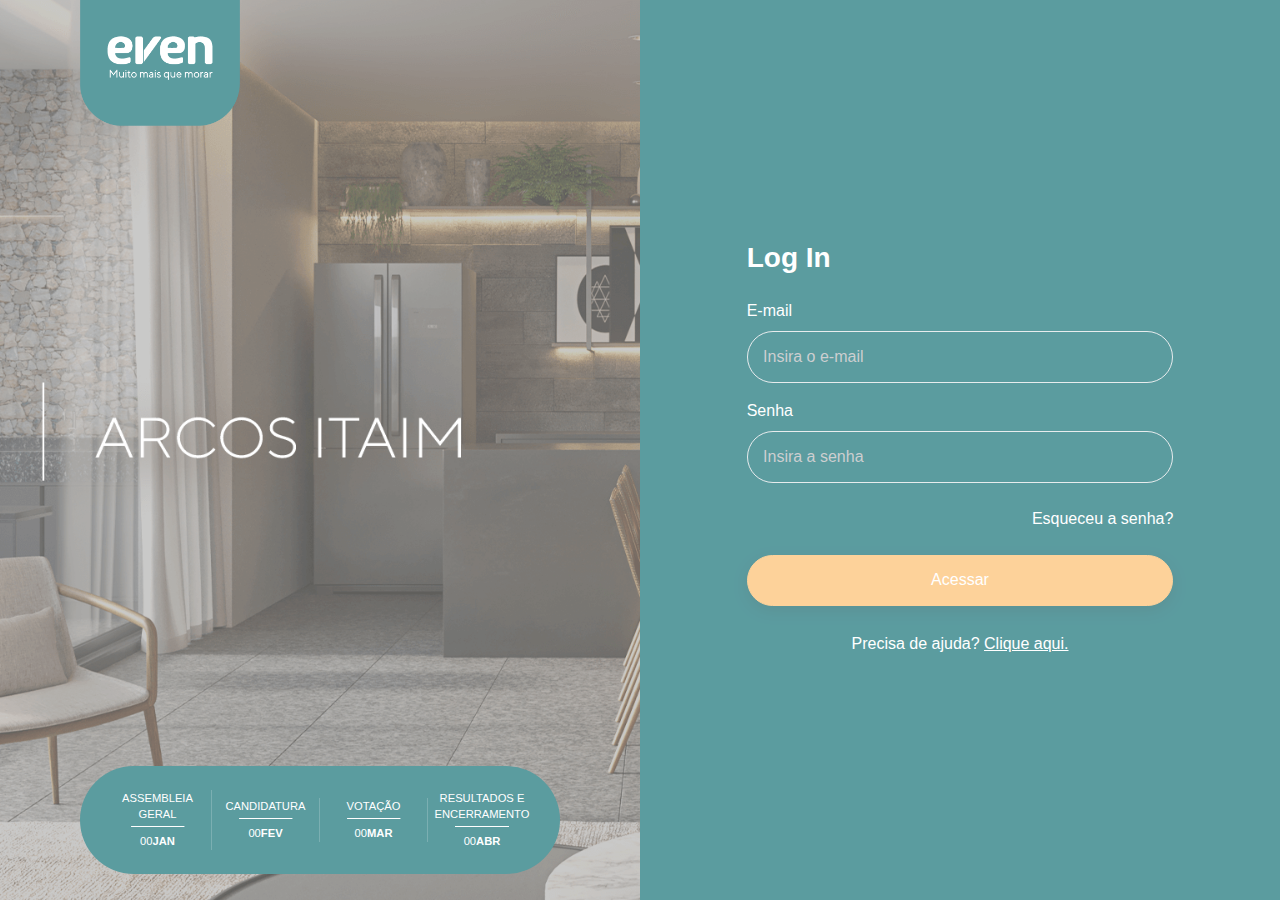
==== login.html @ 56edafa0 "Initial commit" ====
<!DOCTYPE html>
<html lang="en">
<head>
<meta charset="UTF-8" />
<meta http-equiv="X-UA-Compatible" content="IE=edge">
<meta name="viewport" content="width=device-width, initial-scale=1, minimum-scale=1.0, shrink-to-fit=no">
<link href="../../images/favicon.png" rel="icon" />
<title>AGI - Login</title>
<meta name="description" content="Login and Register Form Html Template">
<meta name="author" content="harnishdesign.net">

<!-- Web Fonts
========================= -->
<link rel='stylesheet' href='https://fonts.googleapis.com/css?family=Poppins:100,200,300,400,500,600,700,800,900' type='text/css'>

<!-- Stylesheet
========================= -->
<link rel="stylesheet" type="text/css" href="vendor/bootstrap/css/bootstrap.min.css" />
<link rel="stylesheet" type="text/css" href="vendor/font-awesome/css/all.min.css" />
<link rel="stylesheet" type="text/css" href="css/stylesheet.css" />
<link rel="stylesheet" type="text/css" href="css/custom.css" />
</head>
<body>

<!-- Preloader -->
<div class="preloader">
  <div class="lds-ellipsis">
    <div></div>
    <div></div>
    <div></div>
    <div></div>
  </div>
</div>
<!-- Preloader End -->

<div id="main-wrapper" class="oxyy-login-register">
  <div class="container-fluid px-0">
    <div class="row g-0 min-vh-100"> 
      <!-- Welcome Text
      ========================= -->
      <div class="col-md-6">
        <div class="hero-wrap d-flex align-items-center h-100">
      
          <div class="hero-bg hero-bg-scroll" ></div>
          <div class="hero-content w-100 min-vh-100 d-flex flex-column">
            <div class="row g-0">
              <div class="col-10 col-lg-9 mx-auto">
                <div class="logo mb-5 mb-md-0 "> <a class="d-flex" href="https://www.even.com.br/" title="Even" target="_blank"><img class="col-9 col-lg-4"
                      src="./images/images/logo-even.png" alt="Oxyy"></a> </div>
              </div>
            </div>
            <div class="row g-0 my-auto">
              <div class="col-10 col-lg-9 mx-auto">
      
      
              </div>
            </div>
            <div class="d-flex align-items-center justify-content-center cta-login col-10">
              <a href="#loginForm" class="btn btn-primary">Acesse agora seu Even!</a>
            </div>
            
            
            <div style="background:#00656b;" class="col-10 py-8 px-4 col-lg-9 position-relative mx-10 bottom-4 mx-auto my-box row">
              <div class="col-6 col-lg-3 column mobile-padding">
                <div class="line  line-title">ASSEMBLEIA GERAL</div>
                <div class="line  ">00<b>JAN</b></div>
              </div>
              <div class="col-6 col-lg-3 column mobile-padding">
                <div class="line line-title  ">CANDIDATURA</div>
                <div class="line  ">00<b>FEV</b></div>
              </div>
              <div class="col-6 col-lg-3 column mobile-padding">
                <div class="line line-title">VOTAÇÃO</div>
                <div class="line">00<b>MAR</b></div>
              </div>
              <div class="col-6 col-lg-3 column mobile-padding">
                <div class="line line-title">RESULTADOS E ENCERRAMENTO</div>
                <div class="line">00<b>ABR</b></div>
              </div>
      
      
            </div>
          </div>
        </div>
      
      </div>
      <!-- Welcome Text End --> 
      
      <!-- Login Form
      ========================= -->
      <div  class="col-md-6 d-flex bg-login">
        <div class="container my-auto py-5">
          <div class="row g-0">
            <div class="col-10 col-lg-9 col-xl-8 mx-auto">
              <h3 class="fw-600 mb-4">Log In</h3>
              <form action="https://app.winker.com.br/intra/default/login?wl=even" id="loginForm" method="post" name="loginForm" class="ng-pristine ng-valid ng-scope">
                <div class="mb-3">
                  <label for="emailAddress" class="form-label">E-mail</label>
                  <input type="email" class="form-control" id="emailAddress" required placeholder="Insira o e-mail">
                </div>
                <div class="mb-3">
                  <label for="loginPassword" class="form-label">Senha</label>
                  <input type="password" class="form-control" id="loginPassword" required placeholder="Insira a senha">
                </div>
                <div class="row mt-4">
                  <!-- <div class="col">
                    <div class="form-check">
                      <input id="remember-me" name="remember" class="form-check-input" type="checkbox">
                      <label class="form-check-label" for="remember-me">Remember Me</label>
                    </div>
                  </div> -->
                  <div class="col text-end"><a href="forgot-password.html">Esqueceu a senha?</a></div>
                </div>
                <div class="d-grid my-4">
					<button class="btn btn-primary" type="submit">Acessar</button>
          <input type="hidden" value="https://www.even.com.br/" name="from" autocomplete="off">
				</div>
              </form>
              <p class="text-center mb-0">Precisa de ajuda? <a class="link-primary" href="register.html"><u>Clique aqui.</u></a></p>
            </div>
          </div>
        </div>
      </div>
      <!-- Login Form End --> 
    </div>
  </div>
</div>

<!-- Script --> 
<script src="vendor/jquery/jquery.min.js"></script> 
<script src="vendor/bootstrap/js/bootstrap.bundle.min.js"></script> 
<script src="js/theme.js"></script>
</body>
</html>
---- css/stylesheet.css ----
/*===========================================================

   Template Name: Oxyy - Login and Register Form Html Templates
   Author: Harnish Design
   Template URL: http://demo.harnishdesign.net/html/oxyy
   Author URL: https://themeforest.net/user/harnishdesign
   File Description : Main css file of the template
	
=================================================
  Table of Contents
=================================================

	1. Basic
	2. Helpers Classes
	3. Layouts
	4  Elements
		4.1 Hero Background
		4.2 Nav
		4.3 Tabs
		4.4 Video Play button
	5 Social Icons
	6 Extra
		6.1 Form
		6.2 Form Dark
		6.3 Form Border
		6.4 Form Border Light
		6.5 Vertical Multilple input group
		6.6 Other Bootstrap Specific

=======================================================*/
/* =================================== */
/*  1. Basic Style 
/* =================================== */
body, html {
  height: 100%;
}

body {
  background: #f1f3f6;
  color: #ffffff;
  font-family: "TT Norms Pro", sans-serif;
}

/*-------- Preloader --------*/
.preloader {
  position: fixed;
  width: 100%;
  height: 100%;
  z-index: 999999999 !important;
  background-color: #fff;
  top: 0;
  left: 0;
  right: 0;
  bottom: 0;
}

.preloader .lds-ellipsis {
  display: inline-block;
  position: absolute;
  width: 80px;
  height: 80px;
  margin-top: -40px;
  margin-left: -40px;
  top: 50%;
  left: 50%;
}

.preloader .lds-ellipsis div {
  position: absolute;
  top: 33px;
  width: 13px;
  height: 13px;
  border-radius: 50%;
  background: #000;
  animation-timing-function: cubic-bezier(0, 1, 1, 0);
}

.preloader .lds-ellipsis div:nth-child(1) {
  left: 8px;
  animation: lds-ellipsis1 0.6s infinite;
}

.preloader .lds-ellipsis div:nth-child(2) {
  left: 8px;
  animation: lds-ellipsis2 0.6s infinite;
}

.preloader .lds-ellipsis div:nth-child(3) {
  left: 32px;
  animation: lds-ellipsis2 0.6s infinite;
}

.preloader .lds-ellipsis div:nth-child(4) {
  left: 56px;
  animation: lds-ellipsis3 0.6s infinite;
}

.preloader.preloader-dark {
  background-color: #000;
}

.preloader.preloader-dark .lds-ellipsis div {
  background-color: #fff;
}

@keyframes lds-ellipsis1 {
  0% {
    transform: scale(0);
  }
  100% {
    transform: scale(1);
  }
}

@keyframes lds-ellipsis3 {
  0% {
    transform: scale(1);
  }
  100% {
    transform: scale(0);
  }
}

@keyframes lds-ellipsis2 {
  0% {
    transform: translate(0, 0);
  }
  100% {
    transform: translate(24px, 0);
  }
}

form {
  padding: 0;
  margin: 0;
  display: inline;
}

img {
  vertical-align: inherit;
}

a, a:focus {
  color: #ffffff;
  text-decoration: none;
  -webkit-transition: all 0.2s ease;
  transition: all 0.2s ease;
}

a:hover, a:active {
  color: #fcb962;
  -webkit-transition: all 0.2s ease;
  transition: all 0.2s ease;
}

a:focus, a:active,
.btn.active.focus,
.btn.active:focus,
.btn.focus,
.btn:active.focus,
.btn:active:focus,
.btn:focus,
button:focus,
button:active {
  outline: none;
}

p {
  line-height: 1.8;
}

iframe {
  border: 0 !important;
}

h1, h2, h3, h4, h5, h6 {
  color: #ffffff;
}

/* =================================== */
/*  2. Helpers Classes
/* =================================== */
/* Box Shadow */
.oxyy-login-register .shadow-md {
  -webkit-box-shadow: 0px 0px 50px -35px rgba(0, 0, 0, 0.4) !important;
  box-shadow: 0px 0px 50px -35px rgba(0, 0, 0, 0.4) !important;
}

/* Border Radius */
.oxyy-login-register .rounded-top-0 {
  border-top-left-radius: 0px !important;
  border-top-right-radius: 0px !important;
}

.oxyy-login-register .rounded-bottom-0 {
  border-bottom-left-radius: 0px !important;
  border-bottom-right-radius: 0px !important;
}

.oxyy-login-register .rounded-start-0 {
  border-top-left-radius: 0px !important;
  border-bottom-left-radius: 0px !important;
}

.oxyy-login-register .rounded-end-0 {
  border-top-right-radius: 0px !important;
  border-bottom-right-radius: 0px !important;
}

/* Text Size */
.oxyy-login-register .text-0 {
  font-size: 11px !important;
  font-size: 0.6875rem !important;
}

.oxyy-login-register .text-1 {
  font-size: 12px !important;
  font-size: 0.75rem !important;
}

.oxyy-login-register .text-2 {
  font-size: 14px !important;
  font-size: 0.875rem !important;
}

.oxyy-login-register .text-3 {
  font-size: 16px !important;
  font-size: 1rem !important;
}

.oxyy-login-register .text-4 {
  font-size: 18px !important;
  font-size: 1.125rem !important;
}

.oxyy-login-register .text-5 {
  font-size: 21px !important;
  font-size: 1.3125rem !important;
}

.oxyy-login-register .text-6 {
  font-size: 24px !important;
  font-size: 1.50rem !important;
}

.oxyy-login-register .text-7 {
  font-size: 28px !important;
  font-size: 1.75rem !important;
}

.oxyy-login-register .text-8 {
  font-size: 32px !important;
  font-size: 2rem !important;
}

.oxyy-login-register .text-9 {
  font-size: 36px !important;
  font-size: 2.25rem !important;
}

.oxyy-login-register .text-10 {
  font-size: 40px !important;
  font-size: 2.50rem !important;
}

.oxyy-login-register .text-11 {
  font-size: calc(1.4rem + 1.8vw) !important;
}

@media (min-width: 1200px) {
  .oxyy-login-register .text-11 {
    font-size: 2.75rem !important;
  }
}

.oxyy-login-register .text-12 {
  font-size: calc(1.425rem + 2.1vw) !important;
}

@media (min-width: 1200px) {
  .oxyy-login-register .text-12 {
    font-size: 3rem !important;
  }
}

.oxyy-login-register .text-13 {
  font-size: calc(1.45rem + 2.4vw) !important;
}

@media (min-width: 1200px) {
  .oxyy-login-register .text-13 {
    font-size: 3.25rem !important;
  }
}

.oxyy-login-register .text-14 {
  font-size: calc(1.475rem + 2.7vw) !important;
}

@media (min-width: 1200px) {
  .oxyy-login-register .text-14 {
    font-size: 3.5rem !important;
  }
}

.oxyy-login-register .text-15 {
  font-size: calc(1.5rem + 3vw) !important;
}

@media (min-width: 1200px) {
  .oxyy-login-register .text-15 {
    font-size: 3.75rem !important;
  }
}

.oxyy-login-register .text-16 {
  font-size: calc(1.525rem + 3.3vw) !important;
}

@media (min-width: 1200px) {
  .oxyy-login-register .text-16 {
    font-size: 4rem !important;
  }
}

.oxyy-login-register .text-17 {
  font-size: calc(1.575rem + 3.9vw) !important;
}

@media (min-width: 1200px) {
  .oxyy-login-register .text-17 {
    font-size: 4.5rem !important;
  }
}

.oxyy-login-register .text-18 {
  font-size: calc(1.625rem + 4.5vw) !important;
}

@media (min-width: 1200px) {
  .oxyy-login-register .text-18 {
    font-size: 5rem !important;
  }
}

.oxyy-login-register .text-19 {
  font-size: calc(1.65rem + 4.8vw) !important;
}

@media (min-width: 1200px) {
  .oxyy-login-register .text-19 {
    font-size: 5.25rem !important;
  }
}

.oxyy-login-register .text-20 {
  font-size: calc(1.7rem + 5.4vw) !important;
}

@media (min-width: 1200px) {
  .oxyy-login-register .text-20 {
    font-size: 5.75rem !important;
  }
}

.oxyy-login-register .text-21 {
  font-size: calc(1.775rem + 6.3vw) !important;
}

@media (min-width: 1200px) {
  .oxyy-login-register .text-21 {
    font-size: 6.5rem !important;
  }
}

.oxyy-login-register .text-22 {
  font-size: calc(1.825rem + 6.9vw) !important;
}

@media (min-width: 1200px) {
  .oxyy-login-register .text-22 {
    font-size: 7rem !important;
  }
}

.oxyy-login-register .text-23 {
  font-size: calc(1.9rem + 7.8vw) !important;
}

@media (min-width: 1200px) {
  .oxyy-login-register .text-23 {
    font-size: 7.75rem !important;
  }
}

.oxyy-login-register .text-24 {
  font-size: calc(1.95rem + 8.4vw) !important;
}

@media (min-width: 1200px) {
  .oxyy-login-register .text-24 {
    font-size: 8.25rem !important;
  }
}

.oxyy-login-register .text-25 {
  font-size: calc(2.025rem + 9.3vw) !important;
}

@media (min-width: 1200px) {
  .oxyy-login-register .text-25 {
    font-size: 9rem !important;
  }
}

.oxyy-login-register .text-11, .oxyy-login-register .text-12, .oxyy-login-register .text-13, .oxyy-login-register .text-14, .oxyy-login-register .text-15, .oxyy-login-register .text-16, .oxyy-login-register .text-17, .oxyy-login-register .text-18, .oxyy-login-register .text-19, .oxyy-login-register .text-20, .oxyy-login-register .text-21, .oxyy-login-register .text-22, .oxyy-login-register .text-23, .oxyy-login-register .text-24, .oxyy-login-register .text-25 {
  line-height: 1.3;
}

/* Font Weight */
.oxyy-login-register .fw-100 {
  font-weight: 100 !important;
}

.oxyy-login-register .fw-200 {
  font-weight: 200 !important;
}

.oxyy-login-register .fw-300 {
  font-weight: 300 !important;
}

.oxyy-login-register .fw-400 {
  font-weight: 400 !important;
}

.oxyy-login-register .fw-500 {
  font-weight: 500 !important;
}

.oxyy-login-register .fw-600 {
  font-weight: 600 !important;
}

.oxyy-login-register .fw-700 {
  font-weight: 700 !important;
}

.oxyy-login-register .fw-800 {
  font-weight: 800 !important;
}

.oxyy-login-register .fw-900 {
  font-weight: 900 !important;
}

/* Opacity */
.oxyy-login-register .opacity-0 {
  opacity: 0;
}

.oxyy-login-register .opacity-1 {
  opacity: 0.1;
}

.oxyy-login-register .opacity-2 {
  opacity: 0.2;
}

.oxyy-login-register .opacity-3 {
  opacity: 0.3;
}

.oxyy-login-register .opacity-4 {
  opacity: 0.4;
}

.oxyy-login-register .opacity-5 {
  opacity: 0.5;
}

.oxyy-login-register .opacity-6 {
  opacity: 0.6;
}

.oxyy-login-register .opacity-7 {
  opacity: 0.7;
}

.oxyy-login-register .opacity-8 {
  opacity: 0.8;
}

.oxyy-login-register .opacity-9 {
  opacity: 0.9;
}

.oxyy-login-register .opacity-10 {
  opacity: 1;
}

/* Background light */
.oxyy-login-register .bg-light-1 {
  background-color: #e9ecef !important;
}

.oxyy-login-register .bg-light-2 {
  background-color: #dee2e6 !important;
}

.oxyy-login-register .bg-light-3 {
  background-color: #ced4da !important;
}

.oxyy-login-register .bg-light-4 {
  background-color: #adb5bd !important;
}

/* Background Dark */
.oxyy-login-register .bg-dark {
  background-color: #111418 !important;
}

.oxyy-login-register .bg-dark-1 {
  background-color: #212529 !important;
}

.oxyy-login-register .bg-dark-2 {
  background-color: #343a40 !important;
}

.oxyy-login-register .bg-dark-3 {
  background-color: #495057 !important;
}

.oxyy-login-register .bg-dark-4 {
  background-color: #6c757d !important;
}

.oxyy-login-register hr {
  opacity: 0.2;
}

/* =================================== */
/*  3. Layouts
/* =================================== */
#main-wrapper.oxyy-login-register {
  background: #fff;
}

.oxyy-login-register .section {
  position: relative;
  padding: 4.5rem 0;
  overflow: hidden;
}

@media (max-width: 575.98px) {
  .oxyy-login-register .section {
    padding: 3.5rem 0;
  }
}

@media (max-width: 575.98px) {
  .oxyy-login-register .modal .close {
    position: absolute;
    z-index: 1;
    right: 8px;
  }
}

/* =================================== */
/*  4. Elements
/* =================================== */
/*=== 4.1 Hero Background ===*/
.oxyy-login-register .hero-wrap {
  position: relative;
  overflow: hidden;
}

.oxyy-login-register .hero-wrap .hero-mask, .oxyy-login-register .hero-wrap .hero-bg, .oxyy-login-register .hero-wrap .hero-bg-slideshow {
  position: absolute;
  top: 0;
  left: 0;
  height: 100%;
  width: 100%;
}

.oxyy-login-register .hero-wrap .hero-mask {
  z-index: 1;
}

.oxyy-login-register .hero-wrap .hero-content {
  position: relative;
  z-index: 2;
  top: -10px;
}

.oxyy-login-register .hero-wrap .hero-particles {
  position: absolute;
  width: 100%;
  height: 100%;
  z-index: 3;
}

.oxyy-login-register .hero-wrap .hero-bg-slideshow {
  z-index: 0;
}

.oxyy-login-register .hero-wrap .hero-bg {
  z-index: 0;
  background-attachment: fixed;
  background-position: right 6% bottom 45%;
  background-repeat: no-repeat;
  background-size: cover;
  -webkit-background-size: cover;
  -moz-background-size: cover;
  transition: background-image 300ms ease-in 200ms;
}

.oxyy-login-register .hero-wrap .hero-bg.hero-bg-scroll {
  background-attachment: scroll;
}

.oxyy-login-register .hero-wrap .hero-bg-slideshow .hero-bg {
  background-attachment: inherit;
}

.oxyy-login-register .hero-wrap .hero-bg-slideshow.owl-carousel .owl-stage-outer, .oxyy-login-register .hero-wrap .hero-bg-slideshow.owl-carousel .owl-stage, .oxyy-login-register .hero-wrap .hero-bg-slideshow.owl-carousel .owl-item {
  height: 100%;
}

/* 4.2 Nav */
.oxyy-login-register .nav .nav-item .nav-link {
  color: #444;
}

.oxyy-login-register .nav.nav-light .nav-item .nav-link {
  color: #ddd;
}

.oxyy-login-register .nav:not(.nav-pills) .nav-item .nav-link.active, .oxyy-login-register .nav:not(.nav-pills) .nav-item .nav-link:hover {
  color: #0d6efd;
}

.oxyy-login-register .nav-pills .nav-link:not(.active):hover {
  color: #0d6efd;
}

.oxyy-login-register .nav-pills .nav-link.active, .oxyy-login-register .nav-pills.nav-light .nav-link.active, .oxyy-login-register .nav-pills .show > .nav-link {
  color: #fff;
}

.oxyy-login-register .nav.nav-separator .nav-item .nav-link {
  position: relative;
}

.oxyy-login-register .nav.nav-separator .nav-item + .nav-item .nav-link:after {
  height: 14px;
  width: 1px;
  content: ' ';
  background-color: rgba(0, 0, 0, 0.2);
  display: block;
  position: absolute;
  top: 50%;
  left: 0;
  -webkit-transform: translateY(-7px);
  transform: translateY(-7px);
}

.oxyy-login-register .nav.nav-separator.nav-separator-light .nav-item + .nav-item .nav-link:after {
  background-color: rgba(250, 250, 250, 0.2);
}

.oxyy-login-register .nav.nav-sm .nav-item .nav-link {
  font-size: 14px;
}

/*=== 4.3 Tabs ===*/
.oxyy-login-register .nav-tabs {
  border-bottom: 1px solid #d7dee3;
}

.oxyy-login-register .nav-tabs .nav-item .nav-link {
  border: 0;
  background: transparent;
  position: relative;
  border-radius: 0;
  padding: 0.6rem 1rem;
  color: #7b8084;
  white-space: nowrap !important;
}

.oxyy-login-register .nav-tabs .nav-item .nav-link.active {
  color: #0c2f55;
}

.oxyy-login-register .nav-tabs .nav-item .nav-link.active:after {
  height: 2px;
  width: 100%;
  content: ' ';
  background-color: #0d6efd;
  display: block;
  position: absolute;
  bottom: -3px;
  left: 0;
  -webkit-transform: translateY(-3px);
  transform: translateY(-3px);
}

.oxyy-login-register .nav-tabs .nav-item .nav-link:not(.active):hover {
  color: #0d6efd;
}

.oxyy-login-register .nav-tabs.flex-column {
  border-right: 1px solid #d7dee3;
  border-bottom: 0px;
  padding: 1.5rem 0;
}

.oxyy-login-register .nav-tabs.flex-column .nav-item .nav-link {
  border: 1px solid #d7dee3;
  border-right: 0px;
  background-color: #f6f7f8;
  font-size: 14px;
  padding: 0.75rem 1rem;
  color: #535b61;
}

.oxyy-login-register .nav-tabs.flex-column .nav-item:first-of-type .nav-link {
  border-top-left-radius: 4px;
}

.oxyy-login-register .nav-tabs.flex-column .nav-item:last-of-type .nav-link {
  border-bottom-left-radius: 4px;
}

.oxyy-login-register .nav-tabs.flex-column .nav-item .nav-link.active {
  background-color: transparent;
  color: #0d6efd;
}

.oxyy-login-register .nav-tabs.flex-column .nav-item .nav-link.active:after {
  height: 100%;
  width: 2px;
  background: #fff;
  right: -1px;
  left: auto;
}

.oxyy-login-register .nav-tabs:not(.flex-column) {
  flex-wrap: nowrap;
  overflow: hidden;
  overflow-x: auto;
  -ms-overflow-style: -ms-autohiding-scrollbar;
  -webkit-overflow-scrolling: touch;
}

.oxyy-login-register .nav-tabs:not(.flex-column) .nav-item {
  margin-bottom: 0px;
}

@media (max-width: 575.98px) {
  .oxyy-login-register .nav-tabs .nav-item .nav-link {
    padding-left: 0px;
    padding-right: 0px;
    margin-right: 10px;
    font-size: 0.875rem;
  }
}

/* 4.4 Video Play button */
.oxyy-login-register .btn-video-play {
  width: 66px;
  height: 66px;
  line-height: 66px;
  text-align: center;
  display: inline-block;
  font-size: 16px;
  border-radius: 50%;
  background: #fff;
  -webkit-box-shadow: 0px 0px 50px -35px rgba(0, 0, 0, 0.4);
  box-shadow: 0px 0px 50px -35px rgba(0, 0, 0, 0.4);
  -webkit-transition: all 0.8s ease-in-out;
  transition: all 0.8s ease-in-out;
}

.oxyy-login-register .btn-video-play:hover {
  -webkit-box-shadow: 0px 0px 0px 8px rgba(250, 250, 250, 0.2);
  box-shadow: 0px 0px 0px 8px rgba(250, 250, 250, 0.2);
}

/* =================================== */
/*  5. Social Icons
/* =================================== */
.oxyy-login-register .social-icons {
  margin: 0;
  padding: 0;
  display: -ms-flexbox;
  display: flex;
  -ms-flex-wrap: wrap;
  flex-wrap: wrap;
  list-style: none;
}

.oxyy-login-register .social-icons li {
  margin: 0px 6px 4px;
  padding: 0;
  overflow: visible;
}

.oxyy-login-register .social-icons li a {
  display: block;
  height: 38px;
  line-height: 38px;
  width: 38px;
  font-size: 18px;
  text-align: center;
  background-color: rgba(0, 0, 0, 0.6);
  color: #fff;
  text-decoration: none;
  -webkit-transition: all 0.2s ease;
  transition: all 0.2s ease;
}

.oxyy-login-register .social-icons li i {
  line-height: inherit;
}

.oxyy-login-register .social-icons.social-icons-lg li a {
  height: 45px;
  line-height: 45px;
  width: 45px;
}

.oxyy-login-register .social-icons li:hover a {
  opacity: 0.8;
}

.oxyy-login-register .social-icons.social-icons-rounded li a {
  border-radius: .25rem;
}

.oxyy-login-register .social-icons.social-icons-circle li a {
  border-radius: 50%;
}

.oxyy-login-register .social-icons li.social-icons-twitter a {
  background-color: #00ACEE;
}

.oxyy-login-register .social-icons li.social-icons-facebook a {
  background-color: #1874eb;
}

.oxyy-login-register .social-icons li.social-icons-linkedin a {
  background-color: #0E76A8;
}

.oxyy-login-register .social-icons li.social-icons-google a {
  background-color: #DB4437;
}

.oxyy-login-register .social-icons li.social-icons-instagram a {
  background-color: #3F729B;
}

.oxyy-login-register .social-icons li.social-icons-vk a {
  background-color: #2B587A;
}

.oxyy-login-register .social-icons li.social-icons-yahoo a {
  background-color: #720E9E;
}

.oxyy-login-register .social-icons li.social-icons-apple a {
  background-color: #000;
}

.oxyy-login-register .social-icons li.social-icons-windows a {
  background-color: #0090f4;
}

.oxyy-login-register .social-icons li.social-icons-amazon a {
  background-color: #f79400;
}

.oxyy-login-register .btn-facebook {
  background-color: #1874eb;
  color: #fff !important;
}

.oxyy-login-register .btn-facebook:hover {
  background-color: #1266d2;
}

.oxyy-login-register .btn-outline-facebook {
  border-color: #1874eb;
  color: #1874eb;
}

.oxyy-login-register .btn-outline-facebook:hover {
  background-color: #1874eb;
  color: #fff;
}

.oxyy-login-register .btn-twitter {
  background-color: #00ACEE;
  color: #fff !important;
}

.oxyy-login-register .btn-twitter:hover {
  background-color: #0096cf;
}

.oxyy-login-register .btn-outline-twitter {
  border-color: #00ACEE;
  color: #00ACEE;
}

.oxyy-login-register .btn-outline-twitter:hover {
  background-color: #00ACEE;
  color: #fff;
}

.oxyy-login-register .btn-google {
  background-color: #DB4437;
  color: #fff !important;
}

.oxyy-login-register .btn-google:hover {
  background-color: #ce3325;
}

.oxyy-login-register .btn-outline-google {
  border-color: #DB4437;
  color: #DB4437;
}

.oxyy-login-register .btn-outline-google:hover {
  background-color: #DB4437;
  color: #fff;
}

.oxyy-login-register .btn-linkedin {
  background-color: #0E76A8;
  color: #fff !important;
}

.oxyy-login-register .btn-linkedin:hover {
  background-color: #0c628c;
}

.oxyy-login-register .btn-outline-linkedin {
  border-color: #0E76A8;
  color: #0E76A8;
}

.oxyy-login-register .btn-outline-linkedin:hover {
  background-color: #0E76A8;
  color: #fff;
}

.oxyy-login-register .btn-instagram {
  background-color: #3F729B;
  color: #fff !important;
}

.oxyy-login-register .btn-instagram:hover {
  background-color: #366285;
}

.oxyy-login-register .btn-outline-instagram {
  border-color: #3F729B;
  color: #3F729B;
}

.oxyy-login-register .btn-outline-instagram:hover {
  background-color: #3F729B;
  color: #fff;
}

.oxyy-login-register .btn-vk {
  background-color: #2B587A;
  color: #fff !important;
}

.oxyy-login-register .btn-vk:hover {
  background-color: #234863;
}

.oxyy-login-register .btn-outline-vk {
  border-color: #2B587A;
  color: #2B587A;
}

.oxyy-login-register .btn-outline-vk:hover {
  background-color: #2B587A;
  color: #fff;
}

.oxyy-login-register .btn-yahoo {
  background-color: #720E9E;
  color: #fff !important;
}

.oxyy-login-register .btn-yahoo:hover {
  background-color: #5e0c82;
}

.oxyy-login-register .btn-outline-yahoo {
  border-color: #720E9E;
  color: #720E9E;
}

.oxyy-login-register .btn-outline-yahoo:hover {
  background-color: #720E9E;
  color: #fff;
}

.oxyy-login-register .btn-apple {
  background-color: #000;
  color: #fff !important;
}

.oxyy-login-register .btn-apple:hover {
  background-color: black;
}

.oxyy-login-register .btn-outline-apple {
  border-color: #000;
  color: #000;
}

.oxyy-login-register .btn-outline-apple:hover {
  background-color: #000;
  color: #fff;
}

.oxyy-login-register .btn-windows {
  background-color: #0090f4;
  color: #fff !important;
}

.oxyy-login-register .btn-windows:hover {
  background-color: #007ed5;
}

.oxyy-login-register .btn-outline-windows {
  border-color: #0090f4;
  color: #0090f4;
}

.oxyy-login-register .btn-outline-windows:hover {
  background-color: #0090f4;
  color: #fff;
}

.oxyy-login-register .btn-amazon {
  background-color: #f79400;
  color: #fff !important;
}

.oxyy-login-register .btn-amazon:hover {
  background-color: #d88200;
}

.oxyy-login-register .btn-outline-amazon {
  border-color: #f79400;
  color: #f79400;
}

.oxyy-login-register .btn-outline-amazon:hover {
  background-color: #f79400;
  color: #fff;
}

/* =================================== */
/*  6. Extras
/* =================================== */
/* 6.1 Form */
.oxyy-login-register .form-control {
  border-color: #dae1e3;
  font-size: 16px;
  color: #fff;
  background-color: transparent !important;
  border-radius: 4rem;
}

.oxyy-login-register .form-control.bg-light {
  background-color: transparent !important;
}

.oxyy-login-register .form-control.border-light {
  border-color: #f5f5f6 !important;
}

.oxyy-login-register .form-control:not(.form-control-sm) {
  padding: .810rem .96rem;
  height: inherit;
}

.oxyy-login-register .form-control-sm {
  font-size: 14px;
}

.oxyy-login-register .icon-group {
  position: relative;
}

.oxyy-login-register .icon-group .form-control {
  padding-left: 44px;
}

.oxyy-login-register .icon-group .icon-inside {
  position: absolute;
  width: 50px;
  height: 54px;
  left: 0;
  top: 0;
  pointer-events: none;
  font-size: 18px;
  font-size: 1.125rem;
  color: #c4c3c3;
  z-index: 3;
  display: flex;
  -ms-flex-align: center !important;
  align-items: center !important;
  -ms-flex-pack: center !important;
  justify-content: center !important;
}

.oxyy-login-register .icon-group.icon-group-end .form-control {
  padding-right: 44px;
  padding-left: 0.96rem;
}

.oxyy-login-register .icon-group.icon-group-end .icon-inside {
  left: auto;
  right: 0;
}

.oxyy-login-register .form-control-sm + .icon-inside {
  font-size: 0.875rem !important;
  font-size: 14px;
  top: calc(50% - 13px);
}

.oxyy-login-register select.form-control:not([size]):not([multiple]):not(.form-control-sm) {
  height: auto;
  padding-top: .700rem;
  padding-bottom: .700rem;
}

.oxyy-login-register .form-control:focus {
  -webkit-box-shadow: 0 0 5px rgba(128, 189, 255, 0.5);
  box-shadow: 0 0 5px rgba(128, 189, 255, 0.5);
  border-color: #fcb962 !important;
}

.oxyy-login-register .form-control:focus[readonly] {
  box-shadow: none;
}

.oxyy-login-register .input-group-text {
  border-color: #dae1e3;
  background-color: #f1f5f6;
  color: #656565;
}

.oxyy-login-register .form-control::-webkit-input-placeholder {
  color: #b1b4b6;
}

.oxyy-login-register .form-control:-moz-placeholder {
  /* FF 4-18 */
  color: #b1b4b6;
}

.oxyy-login-register .form-control::-moz-placeholder {
  /* FF 19+ */
  color: #b1b4b6;
}

.oxyy-login-register .form-control:-ms-input-placeholder, .oxyy-login-register .form-control::-ms-input-placeholder {
  /* IE 10+ */
  color: #b1b4b6;
}

/* 6.2 Form Dark */
.oxyy-login-register .form-dark .form-control {
  border-color: #232a31;
  background: #232a31;
  color: #fff;
}

.oxyy-login-register .form-dark .form-control:focus {
  border-color: #80bdff !important;
}

.oxyy-login-register .form-dark .form-control::-webkit-input-placeholder {
  color: #777b7f;
}

.oxyy-login-register .form-dark .form-control:-moz-placeholder {
  /* FF 4-18 */
  color: #777b7f;
}

.oxyy-login-register .form-dark .form-control::-moz-placeholder {
  /* FF 19+ */
  color: #777b7f;
}

.oxyy-login-register .form-dark .form-control:-ms-input-placeholder, .oxyy-login-register .form-dark .form-control::-ms-input-placeholder {
  /* IE 10+ */
  color: #777b7f;
}

.oxyy-login-register .form-dark .icon-group .icon-inside {
  color: #777b7f;
}

.oxyy-login-register .form-dark .form-check-input:not(:checked) {
  background-color: #232a31;
  border-color: #232a31;
}

/* 6.3 Form Border (Input with only bottom border)  */
.oxyy-login-register .form-border .form-control {
  background-color: transparent;
  border: none;
  border-bottom: 1px solid rgba(0, 0, 0, 0.12);
  border-radius: 0px;
  padding-left: 0px !important;
  color: black;
}

.oxyy-login-register .form-border .form-control::-webkit-input-placeholder {
  color: rgba(0, 0, 0, 0.4);
}

.oxyy-login-register .form-border .form-control:-moz-placeholder {
  /* FF 4-18 */
  color: rgba(0, 0, 0, 0.4);
}

.oxyy-login-register .form-border .form-control::-moz-placeholder {
  /* FF 19+ */
  color: rgba(0, 0, 0, 0.4);
}

.oxyy-login-register .form-border .form-control:-ms-input-placeholder, .oxyy-login-register .form-border .form-control::-ms-input-placeholder {
  /* IE 10+ */
  color: rgba(0, 0, 0, 0.4);
}

.oxyy-login-register .form-border .form-control:focus {
  box-shadow: none;
  -webkit-box-shadow: none;
  border-bottom-color: rgba(0, 0, 0, 0.7);
}

.oxyy-login-register .form-border .form-control:focus.border-dark {
  border-color: #0d6efd !important;
}

.oxyy-login-register .form-border .form-control:not(output):-moz-ui-invalid:not(:focus), .oxyy-login-register .form-border .form-control:not(output):-moz-ui-invalid:-moz-focusring:not(:focus) {
  border-bottom-color: #e10203;
  box-shadow: none;
  -webkit-box-shadow: none;
}

.oxyy-login-register .form-border .form-control:not(output):-moz-ui-invalid:not(:focus).border-dark, .oxyy-login-register .form-border .form-control:not(output):-moz-ui-invalid:-moz-focusring:not(:focus).border-dark {
  border-color: #e10203 !important;
}

.oxyy-login-register .form-border select option {
  color: #666;
}

.oxyy-login-register .form-border .icon-group .form-control {
  padding-left: 30px !important;
}

.oxyy-login-register .form-border .icon-group .icon-inside {
  color: rgba(0, 0, 0, 0.25);
  width: 30px;
  height: 52px;
  display: flex;
  -ms-flex-align: center !important;
  align-items: center !important;
  -ms-flex-pack: start !important;
  justify-content: start !important;
}

.oxyy-login-register .form-border .icon-group.icon-group-end .form-control {
  padding-right: 30px !important;
  padding-left: 0 !important;
}

.oxyy-login-register .form-border .icon-group.icon-group-end .icon-inside {
  left: auto;
  right: 0;
  -ms-flex-pack: end !important;
  justify-content: end !important;
}

/* 6.4 Form Border Light (Input with only bottom border)  */
.oxyy-login-register .form-border-light .form-control {
  border-bottom: 1px solid rgba(250, 250, 250, 0.3);
  color: #fafafa;
}

.oxyy-login-register .form-border-light .form-control::-webkit-input-placeholder {
  color: rgba(250, 250, 250, 0.7);
}

.oxyy-login-register .form-border-light .form-control:-moz-placeholder {
  /* FF 4-18 */
  color: rgba(250, 250, 250, 0.7);
}

.oxyy-login-register .form-border-light .form-control::-moz-placeholder {
  /* FF 19+ */
  color: rgba(250, 250, 250, 0.7);
}

.oxyy-login-register .form-border-light .form-control:-ms-input-placeholder, .oxyy-login-register .form-border-light .form-control::-ms-input-placeholder {
  /* IE 10+ */
  color: rgba(250, 250, 250, 0.7);
}

.oxyy-login-register .form-border-light .form-control:focus {
  border-bottom-color: rgba(250, 250, 250, 0.8);
}

.oxyy-login-register .form-border-light .form-control:focus.border-light {
  border-color: #0d6efd !important;
}

.oxyy-login-register .form-border-light .icon-group .icon-inside {
  color: #777b7f;
}

.oxyy-login-register .form-border-light select option {
  color: #333;
}

/* 6.5 Vertical Multilple input group */
.oxyy-login-register .vertical-input-group .input-group:first-child {
  padding-bottom: 0;
}

.oxyy-login-register .vertical-input-group .input-group:first-child * {
  border-bottom-left-radius: 0;
  border-bottom-right-radius: 0;
}

.oxyy-login-register .vertical-input-group .input-group:last-child {
  padding-top: 0;
}

.oxyy-login-register .vertical-input-group .input-group:last-child * {
  border-top-left-radius: 0;
  border-top-right-radius: 0;
}

.oxyy-login-register .vertical-input-group .input-group:not(:last-child):not(:first-child) {
  padding-top: 0;
  padding-bottom: 0;
}

.oxyy-login-register .vertical-input-group .input-group:not(:last-child):not(:first-child) * {
  border-radius: 0;
}

.oxyy-login-register .vertical-input-group .input-group:not(:first-child) * {
  border-top: 0;
}

/* 6.6 Other Bootstrap Specific */
.oxyy-login-register .btn {
  padding: 0.8rem 2.6rem;
  font-weight: 500;
  -webkit-transition: all 0.5s ease;
  transition: all 0.5s ease;
}

.oxyy-login-register .btn-sm {
  padding: 0.5rem 1rem;
}

.oxyy-login-register .btn:not(.btn-link) {
  -webkit-box-shadow: 0px 5px 15px rgba(0, 0, 0, 0.15);
  box-shadow: 0px 5px 15px rgba(0, 0, 0, 0.15);
}

.oxyy-login-register .btn:not(.btn-link):hover {
  -webkit-box-shadow: 0px 5px 15px rgba(0, 0, 0, 0.3);
  box-shadow: 0px 5px 15px rgba(0, 0, 0, 0.3);
  -webkit-transition: all 0.5s ease;
  transition: all 0.5s ease;
}

.oxyy-login-register .input-group-append .btn, .oxyy-login-register .input-group-prepend .btn {
  -webkit-box-shadow: none;
  box-shadow: none;
  padding-left: 0.75rem;
  padding-right: 0.75rem;
}

.oxyy-login-register .input-group-append .btn:hover, .oxyy-login-register .input-group-prepend .btn:hover {
  -webkit-box-shadow: none;
  box-shadow: none;
}

@media (max-width: 575.98px) {
  .oxyy-login-register .btn:not(.btn-sm) {
    padding: .810rem 2rem;
  }
  .oxyy-login-register .input-group > .input-group-append > .btn, .oxyy-login-register .input-group > .input-group-prepend > .btn {
    padding: 0 0.75rem;
  }
}

.oxyy-login-register .bg-primary, .oxyy-login-register .badge-primary {
  background-color: #0d6efd !important;
}

.oxyy-login-register .bg-secondary {
  background-color: #0c2f55 !important;
}

.oxyy-login-register .text-primary, .oxyy-login-register .link-primary, .oxyy-login-register .btn-link {
  color: #fff !important;
}

.oxyy-login-register .btn-link:hover, .oxyy-login-register .link-primary:hover {
  color: #fcb962 !important;
}

.oxyy-login-register .text-secondary {
  color: #0c2f55 !important;
}

.oxyy-login-register .text-light {
  color: #dee3e4 !important;
}

.oxyy-login-register .text-body {
  color: #4c4d4d !important;
}

.oxyy-login-register a.bg-primary:focus, .oxyy-login-register a.bg-primary:hover, .oxyy-login-register button.bg-primary:focus, .oxyy-login-register button.bg-primary:hover {
  background-color: #025bdf !important;
}

.oxyy-login-register .border-primary {
  border-color: #0d6efd !important;
}

.oxyy-login-register .border-secondary {
  border-color: #0c2f55 !important;
}

.oxyy-login-register .btn-primary {
  background-color: #fcb962;
  border-color: #fcb962;
  border-radius: 4rem !important;
}

.oxyy-login-register .btn-primary:hover {
  background-color: #fcb962;
  border-color: #fcb962;
}

.oxyy-login-register .btn-primary:not(:disabled):not(.disabled).active, .oxyy-login-register .btn-primary:not(:disabled):not(.disabled):active {
  background-color: #fcb962;
  border-color: #fcb962;
}

.oxyy-login-register .btn-primary.focus, .oxyy-login-register .btn-primary:focus {
  background-color: #fcb962;
  border-color: #fcb962;
}

.oxyy-login-register .btn-primary:not(:disabled):not(.disabled).active:focus, .oxyy-login-register .btn-primary:not(:disabled):not(.disabled):active:focus, .oxyy-login-register .show > .btn-primary.dropdown-toggle:focus {
  -webkit-box-shadow: none;
  box-shadow: none;
}

.oxyy-login-register .btn-secondary {
  background-color: #0c2f55;
  border-color: #0c2f55;
}

.oxyy-login-register .btn-outline-primary, .oxyy-login-register .btn-outline-primary:not(:disabled):not(.disabled).active, .oxyy-login-register .btn-outline-primary:not(:disabled):not(.disabled):active {
  color: #0d6efd;
  border-color: #0d6efd;
}

.oxyy-login-register .btn-outline-primary:hover, .oxyy-login-register .btn-outline-primary:not(:disabled):not(.disabled).active:hover, .oxyy-login-register .btn-outline-primary:not(:disabled):not(.disabled):active:hover {
  background-color: #0d6efd;
  border-color: #0d6efd;
  color: #fff;
}

.oxyy-login-register .btn-outline-secondary {
  color: #0c2f55;
  border-color: #0c2f55;
}

.oxyy-login-register .btn-outline-secondary:hover {
  background-color: #0c2f55;
  border-color: #0c2f55;
  color: #fff;
}

.oxyy-login-register .progress-bar,
.oxyy-login-register .nav-pills .nav-link.active, .oxyy-login-register .nav-pills .show > .nav-link, .oxyy-login-register .dropdown-item.active, .oxyy-login-register .dropdown-item:active {
  background-color: #0d6efd;
}

.oxyy-login-register .page-item.active .page-link {
  background-color: #0d6efd;
  border-color: #0d6efd;
}

.oxyy-login-register .list-group-item.active {
  background-color: #0d6efd;
  border-color: #0d6efd;
}

.oxyy-login-register .page-link {
  color: #0d6efd;
}

.oxyy-login-register .page-link:hover {
  color: #025bdf;
}

/* styles-switcher */
#styles-switcher {
  background: #fff;
  width: 202px;
  position: fixed;
  top: 35%;
  z-index: 1051;
  padding: 20px;
  left: -202px;
}

#styles-switcher ul {
  padding: 0;
}

#styles-switcher ul li {
  list-style-type: none;
  width: 25px;
  height: 25px;
  line-height: 25px;
  margin: 4px 2px;
  border-radius: 50%;
  display: inline-block;
  cursor: pointer;
  text-align: center;
  color: #fff;
  transition: all .2s ease-in-out;
}

#styles-switcher ul li.blue {
  background: #007bff;
}

#styles-switcher ul li.brown {
  background: #795548;
}

#styles-switcher ul li.purple {
  background: #6f42c1;
}

#styles-switcher ul li.indigo {
  background: #6610f2;
}

#styles-switcher ul li.red {
  background: #dc3545;
}

#styles-switcher ul li.orange {
  background: #fd7e14;
}

#styles-switcher ul li.yellow {
  background: #ffc107;
}

#styles-switcher ul li.green {
  background: #28a745;
}

#styles-switcher ul li.teal {
  background: #20c997;
}

#styles-switcher ul li.pink {
  background: #e83e8c;
}

#styles-switcher ul li.cyan {
  background: #17a2b8;
}

#styles-switcher ul li.active {
  transform: scale(0.7);
  cursor: default;
}

#styles-switcher .switcher-toggle {
  position: absolute;
  background: #555;
  color: #fff;
  font-size: 1.25rem;
  border-radius: 0px 4px 4px 0;
  right: -40px;
  top: 0;
  width: 40px;
  height: 40px;
  padding: 0;
}

#styles-switcher .switcher-toggle:focus {
  box-shadow: none;
}

#styles-switcher #reset-color {
  background: #007bff;
}

input:-internal-autofill-selected {
  background-color: transparent;
}

#styles-switcher.right {
  left: auto;
  right: -202px;
}

#styles-switcher.right .switcher-toggle {
  right: auto;
  left: -40px;
  border-radius: 4px 0px 0px 4px;
}
---- css/custom.css ----
/* ----------------------------------------------------------------
	Custom CSS

	Add all your Custom Styled CSS here for New Styles or
	Overwriting Default Theme Styles for Better Hanlding Updates
-----------------------------------------------------------------*/

@font-face {
	font-family: 'TT Norms Pro';
	src: url('../fontes/tt-norms-pro-light.otf') format('otf'),
		url('../fontes/tt-norms-pro-light.otf') format('otf');
	font-weight: 300;
	font-style: normal;
	font-display: swap;
  }
  
  @font-face {
	font-family: 'TT Norms Pro';
	src: url('../fontes/tt-norms-pro-medium.otf') format('otf'),
		url('../fontes/tt-norms-pro-medium.otf') format('otf');
	font-weight: 500;
	font-style: normal;
	font-display: swap;
  }

  .my-box {
    
    bottom: 1rem;
    
    padding: 1.5rem 3rem;
    
	align-items: center;
	border-radius: 4rem;
}
.bg-login{
	background:#00656b;

}

.column {
    color: white;
    padding: 0 15px;
}

.line {
    text-align: center;
	font-size:0.7rem
}


.line:not(:last-child) {
    margin-bottom: 10px;
    position: relative;
}

.line:not(:last-child)::after {
    content: "";
    position: absolute;
    left: 50%;
    bottom: -5px;
    transform: translateX(-50%);
    width: 20px;
    border-top: 1px solid white;
}
.line:nth-of-type(1)::after {
    content: "";
    position: absolute;
    left: 50%;
    bottom: -3px;  /*ajuste de acordo com o seu design */
    transform: translate(-50%, 100%);
    width: 50%;
    height: 1px;  /*ajuste de acordo com o seu design */
    background-color: white;
}
.column:not(:last-child) {
    border-right: 1px solid rgba(255, 255, 255, 0.2); /* 50% de opacidade */
}
@media (max-width: 576px) { /* Dispositivos com largura de tela até 576px (sm do Bootstrap 4) */
    .mobile-padding {
        padding: 1rem 0; /* Adicione o valor desejado de padding-bottom aqui */
    }
	.my-box {
		padding: 0.7rem 3rem;
		border-radius: 1rem
	}
	.mobile-border-bottom {
        border-bottom: 1px solid white; /* Adicione a borda desejada aqui */
    }
    .mobile-no-border-right {
        border-right: none !important; /* Remove a borda direita */
    }
	.column:nth-of-type(2), .column:nth-of-type(1), .column:nth-of-type(3) {
		border: none; /* Remove o pseudo-elemento */
	}
	.cta-login{
		display: flex;
		
		justify-content: center;
		position: absolute !important;
    left: 50% !important;
    top: 50% !important;
    transform: translate(-50%, -50%) !important;
	}
	.cta-login a{
		padding: 16px 32px;
		background-color: #fcb962;
		border-radius: 4rem;
	}
	.oxyy-login-register .hero-wrap .hero-bg.hero-bg-scroll{
		background-image:url('../images/images/mobile-2.jpg') !important;
	}
	

	
}

@media (min-width: 577px) { /* Dispositivos com largura de tela maior que 576px */
    .mobile-padding {
        padding: 0; /* Sem padding-bottom em dispositivos maiores */
    }
	.mobile-border-bottom {
        border-bottom: none; /* Sem borda embaixo em dispositivos maiores */
    }
	.cta-login{
		display: none!important;
		
	}
	.oxyy-login-register .hero-wrap .hero-bg.hero-bg-scroll{
		background-image:url('../images/images/hero.png')

	}
}
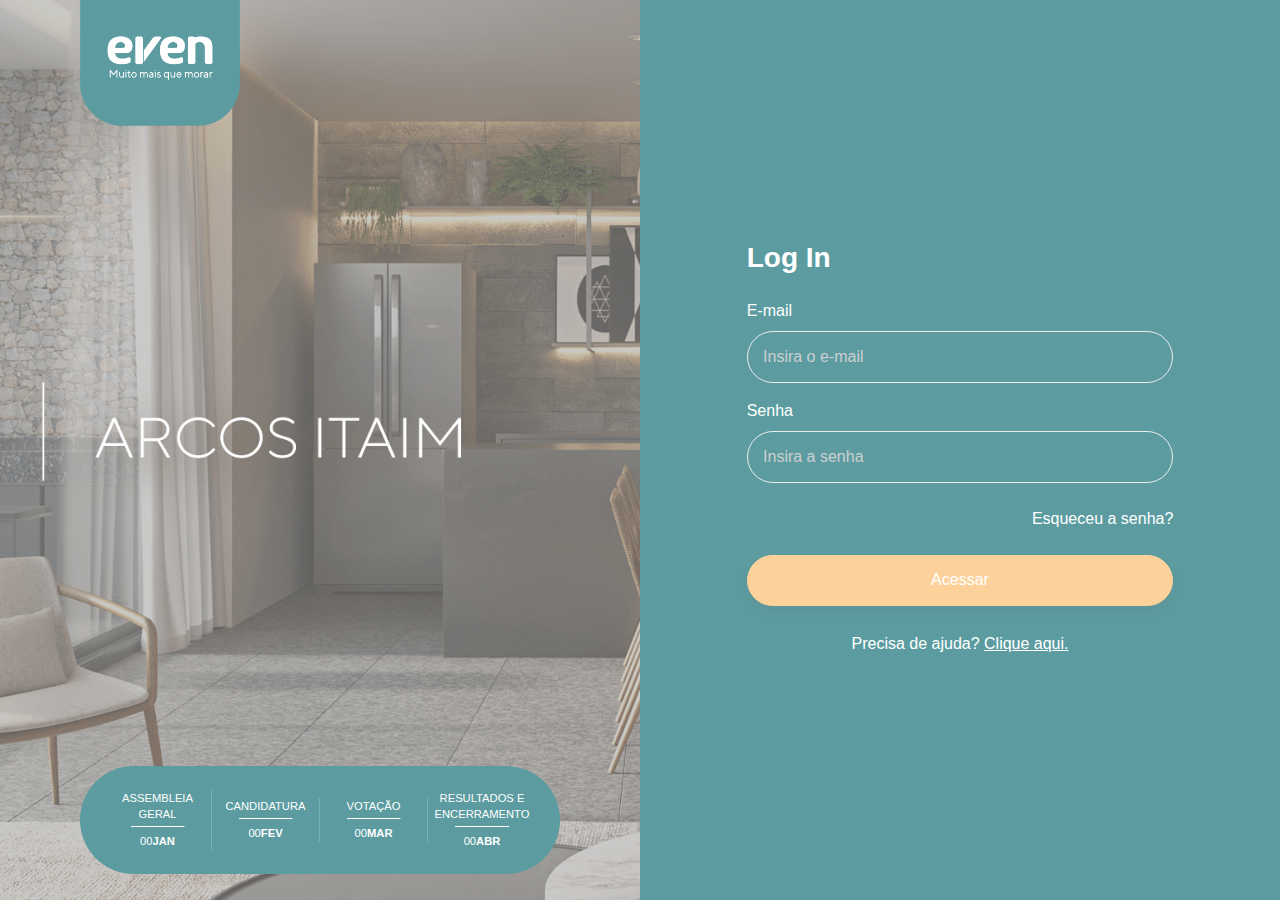
==== commit 7d0b66f5: "Animated" ====
--- a/login.html
+++ b/login.html
@@ -6,8 +6,8 @@
 <meta name="viewport" content="width=device-width, initial-scale=1, minimum-scale=1.0, shrink-to-fit=no">
 <link href="../../images/favicon.png" rel="icon" />
 <title>AGI - Login</title>
-<meta name="description" content="Login and Register Form Html Template">
-<meta name="author" content="harnishdesign.net">
+<meta name="description" content="Even login">
+<meta name="author" content="Lucas Rodrigues Correia">
 
 <!-- Web Fonts
 ========================= -->
@@ -19,6 +19,8 @@
 <link rel="stylesheet" type="text/css" href="vendor/font-awesome/css/all.min.css" />
 <link rel="stylesheet" type="text/css" href="css/stylesheet.css" />
 <link rel="stylesheet" type="text/css" href="css/custom.css" />
+<link rel="stylesheet" type="text/css" href="https://cdnjs.cloudflare.com/ajax/libs/animate.css/4.1.1/animate.min.css"
+/>
 </head>
 <body>
 
@@ -45,7 +47,7 @@
           <div class="hero-content w-100 min-vh-100 d-flex flex-column">
             <div class="row g-0">
               <div class="col-10 col-lg-9 mx-auto">
-                <div class="logo mb-5 mb-md-0 "> <a class="d-flex" href="https://www.even.com.br/" title="Even" target="_blank"><img class="col-9 col-lg-4"
+                <div class="logo mb-5 mb-md-0 animate__animated animate__fadeInDownBig animate__delay-1s"> <a class="d-flex" href="https://www.even.com.br/" title="Even" target="_blank"><img class="col-9 col-lg-4"
                       src="./images/images/logo-even.png" alt="Oxyy"></a> </div>
               </div>
             </div>
@@ -60,7 +62,7 @@
             </div>
             
             
-            <div style="background:#00656b;" class="col-10 py-8 px-4 col-lg-9 position-relative mx-10 bottom-4 mx-auto my-box row">
+            <div style="background:#00656b;" class="col-10 py-8 px-4 col-lg-9 position-relative mx-10 bottom-4 mx-auto my-box row animate__animated animate__backInUp">
               <div class="col-6 col-lg-3 column mobile-padding">
                 <div class="line  line-title">ASSEMBLEIA GERAL</div>
                 <div class="line  ">00<b>JAN</b></div>
@@ -93,29 +95,27 @@
           <div class="row g-0">
             <div class="col-10 col-lg-9 col-xl-8 mx-auto">
               <h3 class="fw-600 mb-4">Log In</h3>
-              <form action="https://app.winker.com.br/intra/default/login?wl=even" id="loginForm" method="post" name="loginForm" class="ng-pristine ng-valid ng-scope">
-                <div class="mb-3">
-                  <label for="emailAddress" class="form-label">E-mail</label>
-                  <input type="email" class="form-control" id="emailAddress" required placeholder="Insira o e-mail">
-                </div>
-                <div class="mb-3">
-                  <label for="loginPassword" class="form-label">Senha</label>
-                  <input type="password" class="form-control" id="loginPassword" required placeholder="Insira a senha">
-                </div>
-                <div class="row mt-4">
-                  <!-- <div class="col">
-                    <div class="form-check">
-                      <input id="remember-me" name="remember" class="form-check-input" type="checkbox">
-                      <label class="form-check-label" for="remember-me">Remember Me</label>
-                    </div>
-                  </div> -->
-                  <div class="col text-end"><a href="forgot-password.html">Esqueceu a senha?</a></div>
-                </div>
-                <div class="d-grid my-4">
-					<button class="btn btn-primary" type="submit">Acessar</button>
-          <input type="hidden" value="https://www.even.com.br/" name="from" autocomplete="off">
-				</div>
-              </form>
+                    <form action="https://app.winker.com.br/intra/default/login?wl=even" id="loginForm" method="post" name="loginForm"
+                      class="ng-pristine ng-valid ng-scope">
+                      <div class="mb-3">
+                        <label for="emailAddress" class="form-label">E-mail</label>
+                        <input type="email" class="form-control" id="LoginForm_username" name="LoginForm[username]" required placeholder="Insira o e-mail">
+                      </div>
+                      <div class="mb-3">
+                        <label for="loginPassword" class="form-label" >Senha</label>
+                        <input type="password" class="form-control" id="LoginForm_username" name="LoginForm[password]" required placeholder="Insira a senha">
+                      </div>
+                      <div class="row mt-4">
+                        <div class="col text-end"><a href="forgot-password.html">Esqueceu a senha?</a></div>
+                      </div>
+                      <div class="d-grid my-4">
+                        <button class="btn btn-primary" type="submit">Acessar</button>
+                    
+                      </div>
+                      <fieldset style="font-family: Arial;">
+                        <input type="hidden" value="https://www.even.com.br" name="from" autocomplete="off">
+                      </fieldset>
+                    </form>
               <p class="text-center mb-0">Precisa de ajuda? <a class="link-primary" href="register.html"><u>Clique aqui.</u></a></p>
             </div>
           </div>
